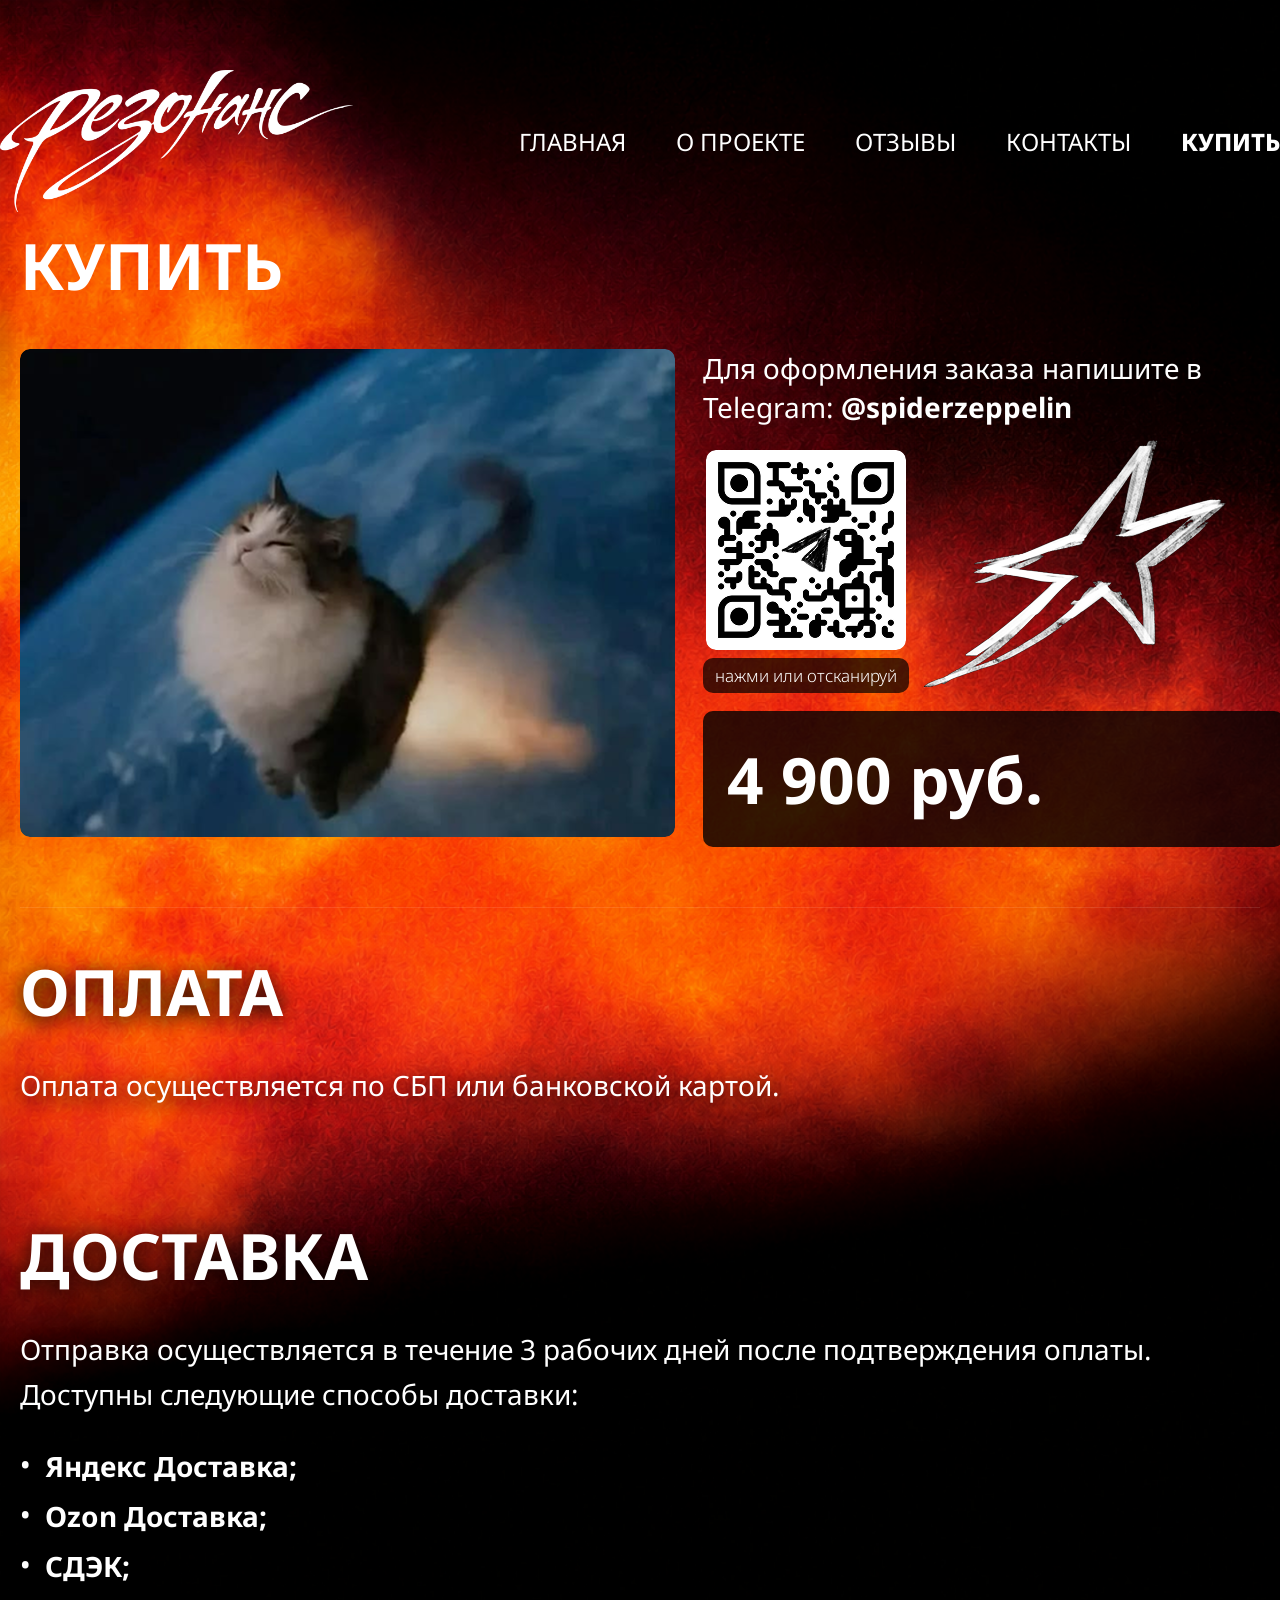
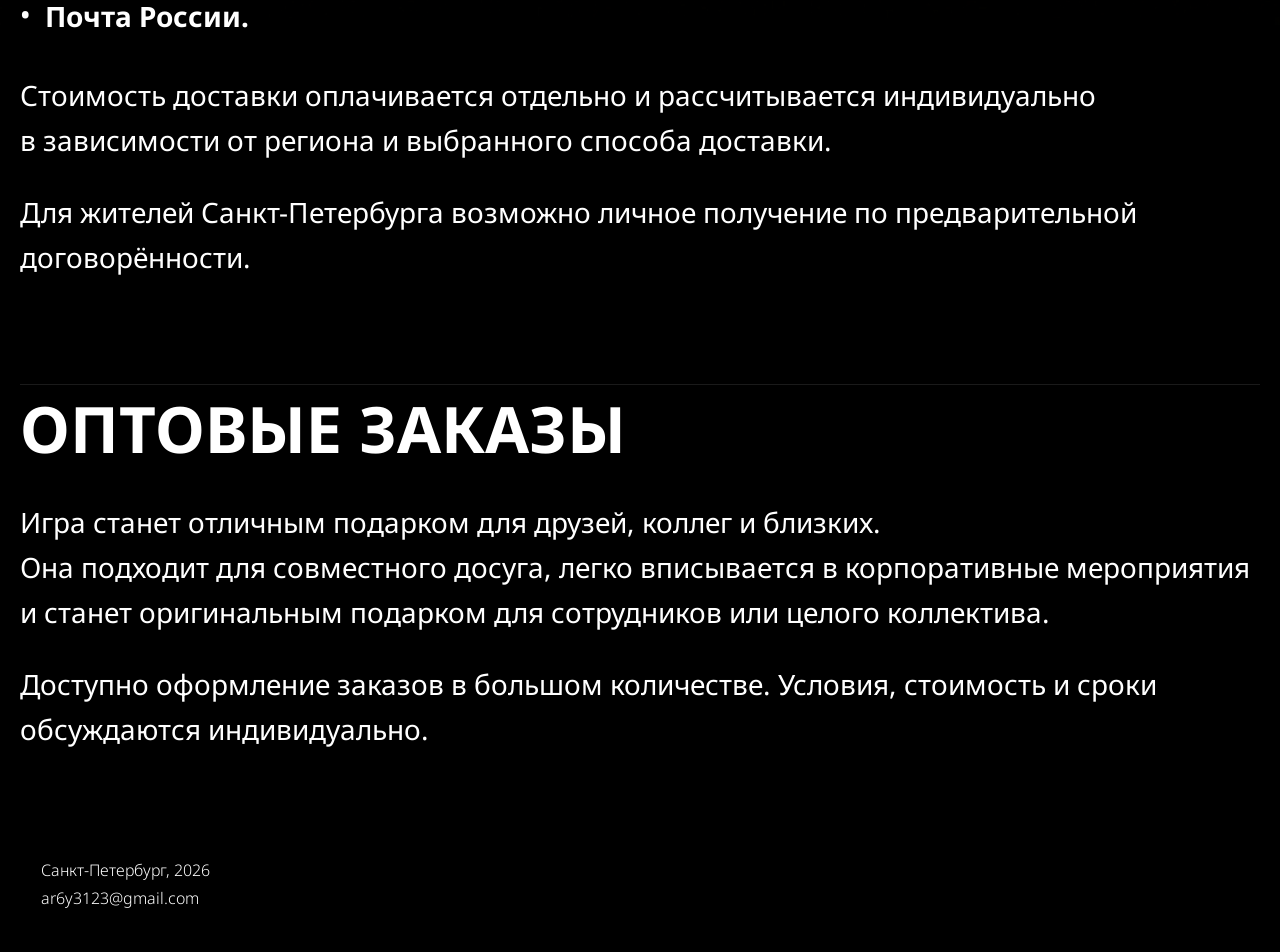
==== buy.html @ aba0cd56 "1" ====
<!DOCTYPE html>
<html lang="ru">
<head>
    <meta charset="UTF-8">
    <meta name="viewport" content="width=device-width, initial-scale=1.0">
    <title>Resonans - Купить</title>
    <link rel="stylesheet" href="style.css">
    <link rel="shortcut icon" href="images/ikonka-01.png" type="image/x-icon">
    <link rel="preconnect" href="https://fonts.googleapis.com">
    <link rel="preconnect" href="https://fonts.gstatic.com" crossorigin>
    <link href="https://fonts.googleapis.com/css2?family=Noto+Sans:ital,wght@0,100..900;1,100..900&display=swap" rel="stylesheet">
</head>
<body>
    <header>
        <div class="header">
            <div class="header__logo">
                <nav class="header__nav">
                    <img src="images/Ресурс 3@4x 1.svg" alt="Logo">
                    <ul class="nav-links">
                        <li class="nav-links-item"><a class="nav-links-link" href="SaitResonans.html">ГЛАВНАЯ</a></li>
                        <li class="nav-links-item"><a class="nav-links-link" href="SaitResonans.html#about-project">О ПРОЕКТЕ</a></li>
                        <li class="nav-links-item"><a class="nav-links-link" href="reviewes.html">ОТЗЫВЫ</a></li>
                        <li class="nav-links-item"><a class="nav-links-link" href="contacts.html">КОНТАКТЫ</a></li>
                        <li class="nav-links-item"><a class="nav-links-link active" href="buy.html">КУПИТЬ</a></li>
                    </ul>
                </nav>
            </div>
        </div>
    </header>

    <main>
        <section class="buy">
            <div class="buy__container">
                <h1>КУПИТЬ</h1>
                <div class="buy__main-info">
                    <div class="buy__main-info-image">
                        <img src="images/Rectangle 7.png" alt="Buy Image" class="buy__image">
                    </div>
                    <div class="buy__main-info-right">
                        <p class="buy__main-info-right-text">Для оформления заказа напишите в Telegram: <span class="hero__text-bold">@spiderzeppelin</span></p>
                        
                        <!-- Блок с QR-кодом и звездочкой в одной строке -->
                        <div class="buy__qr-wrapper">
                            <a href="https://t.me/spiderzeppelin" target="_blank" class="buy__qr-link">
                                <div class="buy__qr-left">
                                    <div class="buy__main-info-right-qr">
                                        <img src="images/qr-code tg.png" alt="QR Code" class="buy__qr-code">
                                    </div>
                                    <div class="buy__main-info-right-liltext">
                                        <p>нажми или отсканируй</p>
                                    </div>
                                </div>
                            </a>
                            <div class="buy__qr-right">
                                <img src="images/star.png" alt="Buy Image Star" class="buy__image-star">
                            </div>
                        </div>
                        
                        <a href="https://t.me/spiderzeppelin" target="_blank" class="buy__main-info-right-button">
                            <p>4 900 руб.</p>
                        </a>
                    </div>
                </div>
                
                <div class="buy__text">
                    <!-- ОПЛАТА -->
                    <div class="buy__text-payment">
                        <h2>ОПЛАТА</h2>
                        <p>Оплата осуществляется по СБП или банковской картой.</p>
                    </div>
                    
                    <!-- ДОСТАВКА -->
                    <div class="buy__text-delivery">
                        <h2>ДОСТАВКА</h2>
                        <p>Отправка осуществляется в течение 3 рабочих дней после подтверждения оплаты.<br>
                        Доступны следующие способы доставки:</p>
                        <ul class="buy__features-list">
                            <li><strong>Яндекс Доставка;</strong></li>
                            <li><strong>Ozon Доставка;</strong></li>
                            <li><strong>СДЭК;</strong></li>
                            <li><strong>Почта России.</strong></li>
                        </ul>
                        <p>Стоимость доставки оплачивается отдельно и рассчитывается индивидуально<br>
                        в зависимости от региона и выбранного способа доставки.</p>
                        <p>Для жителей Санкт-Петербурга возможно личное получение по предварительной<br>
                        договорённости.</p>
                    </div>
                

                    <!-- ОПТОВЫЕ ЗАКАЗЫ -->
                    <div class="buy__wholesale">
                        <h2>ОПТОВЫЕ ЗАКАЗЫ</h2>
                        <p>Игра станет отличным подарком для друзей, коллег и близких.<br>
                        Она подходит для совместного досуга, легко вписывается в корпоративные мероприятия<br>
                        и станет оригинальным подарком для сотрудников или целого коллектива.</p>
                        <p>Доступно оформление заказов в большом количестве. Условия, стоимость и сроки<br>
                        обсуждаются индивидуально.</p>
                    </div>
                </div>
            </div>
        </section>

        <footer class="footer">
            <div class="footer__container">
                <p class="footer__text">Санкт-Петербург, 2026</p>
                <p class="footer__text">ar6y3123@gmail.com</p>
            </div>
        </footer>
    </main>
</body>
</html>
---- style.css ----
:root {
    --secondary-color: #ffffff;
    --select-color: #D4D4D4;
}
body {
    font-family: 'Noto Sans', sans-serif;
    margin: 0;
    padding: 0;
    min-height: 100vh;
    display: flex;
    flex-direction: column;
    background-color: #000000;
    background-image: url('images/backround.png');
    background-size: cover;
    background-position: center top;
    background-repeat: no-repeat;
    background-attachment: fixed;
}

html {
    scroll-behavior: smooth;  /* ← плавный скролл */
}

#about-project {
    scroll-margin-top: 100px;
}

.header {
    /*background-color: #afb8c2;*/
    padding: 70px 0px 0px 0px;
}
.header__logo {
     max-width: 1306px;
    margin-inline: auto;
}
.header__nav {
    display: flex;
    justify-content: space-between;
    align-items: center;
}
.nav-links {
    display: flex;
    gap: 50px;
}
ul {
    list-style: none;
}
.nav-links-link {
    font-weight: SemiBold;
    Font-size: 24px;
    letter-spacing: 0em;
    color: var(--secondary-color);
    transition: color 0.3s ease;

}
.nav-links-link.active {
    font-weight: 800;
}
.nav-links-link:hover {
    color: var(--select-color);
}
a{
    text-decoration: none;
}

.hero {
    padding-block: 0;
    padding-top: 26px;
}

.hero__container {
    display: flex;
    align-items: stretch;
    gap: 26px;
    max-width: 1306px;
    margin-inline: auto;
    padding: 0 20px;
    margin-bottom: 60px;
    min-height: 633px;
    
}

.hero__image {
    width: 628px;
    height: 633px;
    flex-shrink: 0;
    border-radius: 10px;  /* ← скругление углов */
    order: -1;  /* ← перемещаем изображение в начало */
}

.hero__images-background {
    display: flex;
    align-items: center;
    gap: 26px;
    max-width: 1306px;
    margin-inline: auto;
    padding: 0 20px;
}
.hero__image2 {
    width: 628px;
    height: 633px;
    flex-shrink: 0;
    border-radius: 10px;  /* ← скругление углов */
    order: 1;  /* ← перемещаем изображение в начало */
}

.hero__image3 {
    width: 628px;
    height: 633px;
    flex-shrink: 0;
    border-radius: 10px;  /* ← скругление углов */
    order: 1;  /* ← перемещаем изображение в начало */
}



.hero__content {
    flex: 1;
    display: flex;
    flex-direction: column;  /* вертикальное расположение */
    justify-content: space-between;  /* распределяем пространство */
    min-height: 100%; 
}

.hero__text {
    font-family: 'Noto Sans', sans-serif;
    font-weight: 500;
    font-size: clamp(16px, 2.2vw, 28px);  /* адаптивный размер текста */
    line-height: 1.5;
    flex: 1;
    width: 628px;  /* ← фиксированная ширина как у картинки */
    height: 693px;  /* ← фиксированная высота как у картинки */
    flex-shrink: 0;  /* не сжимается */
    overflow-y: auto; 
    color: white;
}

.hero__text p {
    margin: 0 0 clamp(10px, 1.5vw, 20px) 0;
}

.hero__text p:last-child {
    margin-bottom: 0;  /* убираем отступ у последнего абзаца */
}

.hero__buttons {
    display: flex;
    justify-content: flex-end;
    margin-top: auto;  
    padding-top: 20px;
    
}

.hero__button {
    background-color: rgba(2, 2, 2, 0.8);  /* #020202 с прозрачностью 80% */
    border: none;  /* убираем обводку */
    border-radius: 10px;
    color: white;
    padding: 14px 0px;
    cursor: pointer;
    font-family: 'Noto Sans', sans-serif;
    display: flex;
    flex-direction: column;
    align-items: flex-start;
    width: 769px;  
    height: 136px;  
    padding-left: 24px;  /* отступ слева */
    transition: opacity 0.3s ease;
}

.hero__button:hover {
    opacity: 0.8;  /* эффект при наведении */
}

.hero__button-text {
    font-family: 'Noto Sans', sans-serif;
    font-size: 24px;
    font-weight: 400; 
    line-height: 1.2;
    color: white;
}

.hero__button-price {
    font-family: 'Noto Sans', sans-serif;
    font-size: 64px;
    font-weight: 700;  
    line-height: 1.2;
}



.hero__description-wrapper {
    max-width: 1306px;
    margin-inline: auto;
    padding: 0 20px;
    margin-top: 60px;
}

.hero__text-description {
    font-family: 'Noto Sans', sans-serif;
    font-weight: 500;
    font-size: clamp(16px, 2.2vw, 28px);
    line-height: 1.5;
    width: 1281px;  /* ← ширина 1281px */
    height: auto;  /* ← меняем с 459px на auto */
    flex-shrink: 0;
    margin: 0;
    color: white;
}

.hero__text-description h1 {
    font-size: 64px;
    margin-bottom: 20px;
    
}
.hero__text-description p {
    margin: 0 0 30px 0;  /* стандартный отступ снизу */
    font-size: 28px;
}

.hero__text-description p.no-margin {
    margin: 0;  /* убираем отступы */
}

.hero__text-description p:last-child {
    margin-top: 50px;  /* добавляем отступ сверху */
    margin-bottom: 100;  /* убираем отступ снизу */
}
.hero__text-bold {
    font-weight: 700;  /* делаем текст жирным */
}
.hero__image-block {
    display: flex;
    justify-content: center;
    align-items: center;
    width: 100vw;
    margin-left: calc(-50vw + 50%);
    padding: 0;
    overflow: hidden;  /* ← отступ сверху (расстояние от текста) */
}

.hero__image5 {
    display: block;
    width: 100%;
    height: auto;
    
    object-fit: contain; 
}

  /* Qr коды&*/

.hero__links {
    max-width: 1306px;
    margin-inline: auto;
    padding: 0 20px;
    margin-bottom: 48px;
}

.hero__links-tg {
    display: flex;
    align-items: flex-start;
    gap: 27px;
    width: 1282px;
    max-width: 100%;
    margin-inline: auto;
    margin-top: 45px;
    border-radius: 10px;  /* добавляем скругление */
    
}

.hero__links-tg-left {
    display: flex;
    flex-direction: column;
    /*align-items: flex-start;*/
    flex-shrink: 0;
}

.hero__links-tg-qr {
    display: flex;
}

.hero__img-tg {
    display: block;
    width: 200px;  /* ← задайте нужный размер */
    height: auto;
}

.hero__links-tg-liltext {
    font-family: 'Noto Sans', sans-serif;
    font-size: 17px;  /* ← размер 17px */
    font-weight: 300;
    margin-top: 8px;
    color: lch(99.31% 0.01 296.81);
    text-align: center;  /* ← центрируем под QR */
}

.hero__links-tg-liltext p {
    margin-top: 0;
    background-color: rgba(0, 0, 0, 0.7);  /* ← полупрозрачная темная подложка */
    padding: 6px 12px;  /* ← внутренние отступы */
    border-radius: 10px;  /* ← скругление углов */
    display: inline-block;
}

.hero__links-tg-text .hero__text-bold {
    font-weight: 700;
    
}
.hero__links-tg-text {
    font-family: 'Noto Sans', sans-serif;
    font-size: 28px;
    font-weight: 400;
    flex: 1;  /* ← добавляем */
    margin: 0;
    line-height: 1.3; 
    color: white;
   
}

.hero__links-tg-text p {
    margin: 0;  /* ← добавляем */
}

/* ===== Ссылки для QR-кодов с увеличением при наведении ===== */

/* Telegram */
.hero__links-tg-link {
    display: flex;
    flex-direction: column;
    align-items: center;
    text-decoration: none;
    cursor: pointer;
    transition: transform 0.3s ease;
}

.hero__links-tg-link:hover {
    transform: scale(1.02);
}

/* Rules (Правила) */
.hero__links-rules-link {
    display: flex;
    flex-direction: column;
    align-items: center;
    text-decoration: none;
    cursor: pointer;
    transition: transform 0.3s ease;
}

.hero__links-rules-link:hover {
    transform: scale(1.02);
}
/* ===== Блок rules (копия tg) ===== */

.hero__links-rules {
    display: flex;
    align-items: flex-start;
    gap: 27px;
    width: 1282px;
    max-width: 100%;
    margin-inline: auto;
    margin-top: 26px;  /* ← расстояние между tg и rules 26px */
    border-radius: 10px;
    
}

.hero__links-rules-left {
    display: flex;
    flex-direction: column;
    flex-shrink: 0;
}

.hero__links-rules-qr {
    display: flex;
}

.hero__img-rules {
    display: block;
    width: 200px;
    height: auto;
}

.hero__links-rules-liltext {
    font-family: 'Noto Sans', sans-serif;
    font-size: 17px;
    font-weight: 300;
    margin-top: 8px;
    
}

.hero__links-rules-liltext p {
    margin: 0;
    color: lch(99.31% 0.01 296.81);
    text-align: center; 
    background-color: rgba(0, 0, 0, 0.7);  /* ← полупрозрачная темная подложка */
    padding: 6px 12px;  /* ← внутренние отступы */
    border-radius: 10px;  /* ← скругление углов */
    display: inline-block;  /* ← подложка только под текстом */
}

.hero__links-rules-text {
    flex: 1;
    font-family: 'Noto Sans', sans-serif;
    font-size: 28px;
    font-weight: 400;
    line-height: 1.3;
    color: white;
}

.hero__links-rules-text p {
    margin: 0;
}

.hero__links-rules-text .hero__text-bold {
    font-weight: 700;
}

/*футер*/
/* ===== Футер ===== */

.footer {
    background-color: #000000;
    width: 100%;
    height: 136px;
   
   
}

.footer__container { 
    max-width: 1306px;
    height: 100%;
    margin-inline: auto;
    padding: 0 20px;
    display: flex;
    flex-direction: column;  /* ← меняем на колонку */
    justify-content: center;  /* центрируем по вертикали */
    align-items: flex-start;  /* текст слева */
}

.footer__text {
    font-family: 'Noto Sans', sans-serif;
    font-size: 16px;  /* ← размер 16px */
    font-weight: 300;  /* ← Regular */
    line-height: 28px;  /* ← межстрочный интервал 28px */
    letter-spacing: 0px;  /* ← без интервала между буквами */
    color: #ffffff;
    margin: 0;
    padding-left: 21px;  /* 81px - 20px (padding контейнера) = 61px */
}

/* черная хрень под тестом */

.hero__black-bg {
    width: 100vw;
    margin-left: calc(-50vw + 50%);
    background: linear-gradient(transparent,3%, rgba(0, 0, 0, 0.8));
    padding: 40px 0;
    margin-top: 60px;
}

.hero__description-wrapper {
    max-width: 1306px;
    margin-inline: auto;
    padding: 0 20px;
}

.hero__links {
    max-width: 1306px;
    margin-inline: auto;
    padding: 0 20px;
}

.hero__imges-backgraund-red {
    background-image: url('images/Mask group.png');
    background-size: cover;  /* ← покрывает всю ширину */
    background-position: center;
    background-repeat: no-repeat;
    width: 100vw;  /* ← на всю ширину окна */
    height: 104px;  /* ← фиксированная высота */
    margin-left: calc(-50vw + 50%);  /* ← центрируем на всю ширину */
    padding: 20px 0;  /* ← внутренние отступы */
    display: flex;
    align-items: center;  /* ← вертикальное выравнивание */
    padding-top: 0px; 
}

.hero__imges-backgraund-red p {
    max-width: 1281px;
    margin-inline: auto;
    padding: 0 20px;
    color: white;
    margin-top: -10px;
}

/* ===== Страница отзывов ===== */

/* ===== Страница отзывов ===== */

.reviews {
    padding-top: 26px;
}



/* Градиент сверху (плавный переход) */

.reviews__black-bg {
    width: 100vw;
    margin-left: calc(-50vw + 50%);
    background: linear-gradient(transparent,25%, rgba(0, 0, 0, 1));
    padding: 60px 0 40px 0;
    margin-top: 0;  /* ← убираем margin-top */
    position: relative;
}



.reviews__container {
    max-width: 1306px;
    margin-inline: auto;
    padding: 0 20px;
}

.reviews__container h1 {
    font-family: 'Noto Sans', sans-serif;
    font-size: 64px;
    font-weight: 700;
    color: white;
    margin-bottom: 20px;
}

.reviews__share-text {
    font-family: 'Noto Sans', sans-serif;
    font-size: 18px;
    font-weight: 300;
    color: White;
    margin-bottom: 50px;
    line-height: 1.6;
}

.reviews__email {
    color: #afb8c2;
    text-decoration: none;
    font-weight: 400;
    transition: color 0.3s ease;
}

.reviews__email:hover {
    color: #ffffff;
    text-decoration: underline;
}

.reviews__telegram {
    color: #afb8c2;
    text-decoration: none;
    font-weight: 400;
    transition: color 0.3s ease;
}

.reviews__telegram:hover {
    color: #ffffff;
    text-decoration: underline;
}

.reviews__grid {
    display: grid;
    grid-template-columns: repeat(auto-fill, minmax(380px, 1fr));
    gap: 30px;
}

.reviews__card {
    background-color: rgba(255, 255, 255, 0.05);
    border-radius: 15px;
    padding: 30px;
    border: 1px solid rgba(255, 255, 255, 0.08);
    transition: transform 0.3s ease, box-shadow 0.3s ease;
}

.reviews__card:hover {
    transform: translateY(-5px);
    box-shadow: 0 10px 30px rgba(0, 0, 0, 0.3);
}

.reviews__name {
    font-family: 'Noto Sans', sans-serif;
    font-size: 20px;
    font-weight: 700;
    color: white;
    margin: 0 0 5px 0;
    letter-spacing: 0.5px;
}

.reviews__role {
    font-family: 'Noto Sans', sans-serif;
    font-size: 14px;
    font-weight: 300;
    color: rgba(255, 255, 255, 0.5);
    margin: 0 0 15px 0;
}

.reviews__text {
    font-family: 'Noto Sans', sans-serif;
    font-size: 16px;
    font-weight: 400;
    color: rgba(255, 255, 255, 0.85);
    line-height: 1.6;
    margin: 0 0 12px 0;
}

.reviews__text:last-child {
    margin-bottom: 0;
}

/* Адаптация для планшетов */
@media (max-width: 1024px) {
    .reviews__grid {
        grid-template-columns: repeat(auto-fill, minmax(320px, 1fr));
        gap: 25px;
    }
    
    .reviews__container h1 {
        font-size: 48px;
    }
}

/* Адаптация для телефонов */
@media (max-width: 768px) {
    .reviews__grid {
        grid-template-columns: 1fr;
        gap: 20px;
    }
    
    .reviews__container h1 {
        font-size: 36px;
    }
    
    .reviews__card {
        padding: 20px;
    }
    
    .reviews__share-text {
        font-size: 16px;
    }
}


/* ===== Страница Контакты ===== */

.contacts {
    padding-top: 10px;
}

.contacts__container {
    max-width: 1306px;
    margin-inline: auto;
    padding: 0 20px;
}

.contacts__container > p {
    font-family: 'Noto Sans', sans-serif;
    font-size: 64px;
    font-weight: 700;
    color: white;
    margin: 0 0 40px 0;
}

/* Основная сетка: изображение слева, контент справа */
.contacts__info {
    display: flex;
    gap: 28px;
    align-items: flex-start;
}

/* Левая колонка с изображением */
.contacts__info-image {
    flex-shrink: 0;
}

.contacts__image {
    display: block;
    width: 628px;
    height: 488px;  /* ← ФИКСИРОВАННАЯ ВЫСОТА КАК У ПРАВОЙ КОЛОНКИ */
    object-fit: cover;  /* ← чтобы изображение не искажалось */
    border-radius: 10px;
}

/* Правая колонка */
.contacts__info-right {
    flex: 1;
    display: flex;
    flex-direction: column;
    gap: 26px;  /* расстояние между блоками 26px */
    height: 488px;  /* ← ФИКСИРОВАННАЯ ВЫСОТА */
    justify-content: flex-start;  /* выравнивание по верхнему краю */
}

/* ===== Блок Telegram ===== */
.contacts__info-qr-tg {
    display: flex;
    align-items: flex-start;
    gap: 30px;
    margin-top: 0;
}

/* ===== Блок Email ===== */
.contacts__info-email {
    display: flex;
    align-items: flex-start;
    gap: 30px;
}

/* Левая часть QR-кода (общая для tg и email) */
.contacts__info-qrt {
    display: flex;
    flex-direction: column;
    align-items: center;
    flex-shrink: 0;
}

.contacts__info-email-qr {
    display: flex;
    flex-direction: column;
    align-items: center;
    flex-shrink: 0;
}

.contacts__qrt {
    display: block;
    width: 200px;
    height: auto;
    border-radius: 10px;
}

.contacts__email-qr {
    display: block;
    width: 200px;
    height: auto;
    border-radius: 10px;
}

/* Текст под QR-кодом (общий для всех) */
.contacts__qr-text {
    font-family: 'Noto Sans', sans-serif;
    font-size: 17px;
    font-weight: 300;
    color: rgb(255, 255, 255);
    margin: 10px 0 0 0;
    text-align: center;
    background-color: rgba(0, 0, 0, 0.7);
    padding: 6px 8px;
    border-radius: 10px;
    display: inline-block;
}

/* Текст Telegram */
.contacts__info-tg {
    font-family: 'Noto Sans', sans-serif;
    font-size: 28px;
    font-weight: 400;
    color: white;
    line-height: 1.4;
    padding-top: 0;
}

.contacts__info-tg p {
    margin: 0 0 40px 0;  /* ← уменьшенный отступ между абзацами */
}

.contacts__info-tg p:last-child {
    margin-bottom: 0;
}

.contacts__tg-link {
    font-weight: 700;
    font-size: 28px;
}

.contacts__tg-link:hover {
    color: #ffffff;
}

/* Текст Email */
.contacts__info-email-text {
    font-family: 'Noto Sans', sans-serif;
    font-size: 28px;
    font-weight: 400;
    color: white;
    line-height: 1.4;
    padding-top: 0;
}

.contacts__info-email-text p {
    margin: 0 0 40px 0;  /* ← уменьшенный отступ между абзацами */
}

.contacts__info-email-text p:last-child {
    margin-bottom: 0;
}

.contacts__email-link {
    font-weight: 700;
    font-size: 28px;
}

.contacts__email-link:hover {
    color: #ffffff;
}
/* ===== Страница Контакты - ссылки для QR-кодов ===== */

.contacts__info-link {
    display: flex;
    flex-direction: column;
    align-items: center;
    text-decoration: none;
    cursor: pointer;
    transition: transform 0.3s ease;
    flex-shrink: 0;
}

.contacts__info-link:hover {
    transform: scale(1.05);
}

/* Остальные стили для контактов остаются без изменений */

/* ===== Адаптация для планшетов ===== */
@media (max-width: 1024px) {
    .contacts__info {
        flex-direction: column;
        align-items: center;
    }

    .contacts__image {
        width: 100%;
        max-width: 600px;
        height: auto;  /* ← на планшетах высота автоматическая */
    }

    .contacts__info-right {
        width: 100%;
        height: auto;  /* ← на планшетах высота автоматическая */
        gap: 26px;
    }

    .contacts__info-qr-tg {
        flex-direction: column;
        align-items: center;
        text-align: center;
    }

    .contacts__info-email {
        flex-direction: column;
        align-items: center;
        text-align: center;
    }

    .contacts__info-tg {
        font-size: 24px;
        text-align: center;
    }

    .contacts__info-email-text {
        font-size: 24px;
        text-align: center;
    }

    .contacts__tg-link {
        font-size: 28px;
    }

    .contacts__email-link {
        font-size: 28px;
    }
}

/* ===== Адаптация для телефонов ===== */
@media (max-width: 768px) {
    .contacts__container > p {
        font-size: 36px;
        margin-bottom: 30px;
        text-align: center;
    }

    .contacts__info-right {
        height: auto;
        gap: 26px;
    }

    .contacts__qrt {
        width: 150px;
    }

    .contacts__email-qr {
        width: 150px;
    }

    .contacts__info-tg {
        font-size: 20px;
    }

    .contacts__info-email-text {
        font-size: 20px;
    }

    .contacts__tg-link {
        font-size: 24px;
    }

    .contacts__email-link {
        font-size: 24px;
    }

    .contacts__info-qr-tg {
        gap: 20px;
    }

    .contacts__info-email {
        gap: 20px;
    }
}

/* ===== Блок Question ===== */
.contacts__question {
    display: flex;
    align-items: center;
    margin-bottom: 47px;  
    gap: 30px;
    margin-top: 67px;
    max-width: 1256px;
    margin-inline: auto;
    padding: 0px 25px;  /* ← 16px сверху-снизу, 25px слева-справа */
    background-color: rgba(0, 0, 0, 0.8);  /* ← полупрозрачная темная подложка */
    border-radius: 10px;  /* ← скругление углов */
}

.contacts__question-image {
    flex-shrink: 0;
}

.contacts__question-image img {
    display: block; /* ← такой же размер как у QR-кодов */
    width: auto;
    height: auto;
    border-radius: 10px;
}

.contacts__question-text {
    font-family: 'Noto Sans', sans-serif;
    font-size: 28px;
    font-weight: 400;
    color: white;
    line-height: 1.4;

}

/* ===== Страница Купить ===== */

.buy {
    padding-top: 10px;
}

.buy__container {
    max-width: 1306px;
    margin-inline: auto;
    padding: 0 20px;
}

.buy__container h1 {
    font-family: 'Noto Sans', sans-serif;
    font-size: 64px;
    font-weight: 700;
    color: white;
    margin: 0 0 40px 0;
}

/* Основной блок: изображение слева, контент справа */
.buy__main-info {
    display: flex;
    gap: 28px;
    align-items: flex-start;
    margin-bottom: 60px;
}

/* Левая колонка с изображением */
.buy__main-info-image {
    flex-shrink: 0;
}

.buy__image {
    display: block;
    width: 655px;
    height: auto;
    border-radius: 10px;
}

/* Правая колонка */
.buy__main-info-right {
    flex: 1;
    display: flex;
    flex-direction: column;
    justify-content: flex-start;
    gap: 23px;
    padding-top: 0;
}

/* Текст */
.buy__main-info-right-text {
    font-family: 'Noto Sans', sans-serif;
    font-size: 28px;
    font-weight: 400;
    color: white;
    line-height: 1.4;
    margin: 0 0 0px 0;
}

.buy__main-info-right-text .hero__text-bold {
    font-weight: 700;
}

/* ===== НОВЫЙ БЛОК: QR + ЗВЕЗДОЧКА В ОДНОЙ СТРОКЕ ===== */
.buy__qr-wrapper {
    display: flex;
    align-items: flex-start;
    gap: 0px;
}

.buy__qr-left {
    display: flex;
    flex-direction: column;
    align-items: center;
    flex-shrink: 0;
}

.buy__main-info-right-qr {
    display: flex;
    flex-shrink: 0;
}

.buy__qr-code {
    display: block;
    width: 200px;
    height: auto;
    border-radius: 10px;
}

.buy__main-info-right-liltext {
    font-family: 'Noto Sans', sans-serif;
    font-size: 17px;
    font-weight: 300;
    color: rgb(255, 255, 255);
    text-align: center;
    margin-top: 8px;
}

.buy__main-info-right-liltext p {
    margin: 0;
    background-color: rgba(0, 0, 0, 0.7);
    padding: 6px 12px;
    border-radius: 10px;
    display: inline-block;
}

.buy__qr-right {
    display: flex;
    align-items: center;
    flex-shrink: 0;
    padding-top: 0px;
    margin-top: -22px;  /* ← ПОДНИМАЕТ ЗВЕЗДОЧКУ НА 10px ВВЕРХ */
}

.buy__image-star {
    display: block;
    width: 330px;
    height: 282px;
}

/* Кнопка как на главной */
.buy__main-info-right-button {
    background-color: rgba(2, 2, 2, 0.8);
    border: none;
    border-radius: 10px;
    color: white;
    cursor: pointer;
    font-family: 'Noto Sans', sans-serif;
    display: flex;
    flex-direction: column;
    align-items: flex-start;
    justify-content: center;
    width: 100%;
    max-width: 769px;
    height: 136px;
    padding-left: 24px;
    transition: opacity 0.3s ease;
    margin-top: -22px;
}

.buy__main-info-right-button:hover {
    opacity: 0.8;
}

.buy__main-info-right-button p {
    font-family: 'Noto Sans', sans-serif;
    font-size: 64px;
    font-weight: 700;
    color: white;
    margin: 0;
}

/* ===== Адаптация для планшетов ===== */
@media (max-width: 1024px) {
    .buy__main-info {
        flex-direction: column;
        align-items: center;
    }

    .buy__image {
        width: 100%;
        max-width: 600px;
    }

    .buy__main-info-right {
        width: 100%;
        align-items: center;
        text-align: center;
        padding-top: 0;
        gap: 15px;
    }

    .buy__qr-wrapper {
        flex-direction: column;
        align-items: center;
        gap: 20px;
    }

    .buy__qr-right {
        padding-top: 0;
    }

    .buy__main-info-right-button {
        max-width: 100%;
        height: 120px;
        align-items: center;
        padding-left: 0;
    }

    .buy__main-info-right-button p {
        font-size: 48px;
    }

    .buy__main-info-right-text {
        font-size: 24px;
        text-align: center;
    }

    .buy__image-star {
        width: 50px;
    }
}

/* ===== Адаптация для телефонов ===== */
@media (max-width: 768px) {
    .buy__container h1 {
        font-size: 36px;
        text-align: center;
        margin-bottom: 30px;
    }

    .buy__main-info {
        gap: 20px;
        margin-bottom: 40px;
    }

    .buy__main-info-right {
        gap: 12px;
    }

    .buy__main-info-right-text {
        font-size: 20px;
    }

    .buy__qr-code {
        width: 150px;
    }

    .buy__qr-wrapper {
        gap: 15px;
    }

    .buy__main-info-right-button {
        height: 100px;
        padding-left: 0;
        align-items: center;
    }

    .buy__main-info-right-button p {
        font-size: 36px;
    }

    .buy__main-info-right-liltext {
        font-size: 15px;
    }

    .buy__main-info-right-liltext p {
        padding: 4px 10px;
    }

    .buy__image-star {
        width: 40px;
    }
}

@media (max-width: 480px) {
    .buy__main-info-right-button {
        height: 80px;
    }

    .buy__main-info-right-button p {
        font-size: 28px;
    }

    .buy__main-info-right-text {
        font-size: 18px;
    }

    .buy__qr-code {
        width: 120px;
    }

    .buy__image-star {
        width: 30px;
    }

    .buy__qr-wrapper {
        gap: 10px;
    }
}

/* ===== Блоки Оплата, Доставка, Оптовые заказы ===== */
.buy__text {
    display: flex;
    flex-direction: column;
    gap: 40px;
    margin-top: 60px;
    padding-top: 40px;
    border-top: 1px solid rgba(255, 255, 255, 0.1);
    text-shadow: 0px 4px 20px rgba(0, 0, 0, 1);
}

.buy__text-payment,
.buy__text-delivery {
    flex: 1;
    width: 100%;
}

.buy__text-payment h2,
.buy__text-delivery h2,
.buy__wholesale h2 {
    font-family: 'Noto Sans', sans-serif;
    font-size: 64px;
    font-weight: 700;
    color: white;
    margin: 0 0 15px 0;
}

.buy__text-payment p,
.buy__text-delivery p,
.buy__wholesale p {
    font-family: 'Noto Sans', sans-serif;
    font-size: 28px;
    font-weight: 400;
    color: rgba(255, 255, 255, 1);
    line-height: 1.6;
    margin: 0 0 px 0;  /* ← РАССТОЯНИЕ МЕЖДУ СТРОКАМИ 36px */
}

.buy__text-payment p:last-child,
.buy__text-delivery p:last-child,
.buy__wholesale p:last-child {
    margin-bottom: 0;  /* ← У ПОСЛЕДНЕГО АБЗАЦА УБИРАЕМ ОТСТУП */
    margin-bottom: 64px;
}

.buy__wholesale {
    margin-top: 0px;
    padding-top: 0px;
    border-top: 1px solid rgba(255, 255, 255, 0.1);
    
}

/* Список с точками для доставки */
.buy__features-list {
    list-style: none;
    padding: 0;
    margin: 10px 0 36px 0;  /* ← ОТСТУП СНИЗУ У СПИСКА ТОЖЕ 36px */
}

.buy__features-list li {
    font-family: 'Noto Sans', sans-serif;
    font-size: 28px;
    font-weight: 500;
    color: rgba(255, 255, 255, 0.85);
    padding-left: 25px;
    position: relative;
    margin-bottom: 8px;
    line-height: 1.5;
}

.buy__features-list li::before {
    content: "•";
    color: #ffffff;
    font-size: 28px;
    position: absolute;
    left: 0;
    top: -2px;
}

.buy__features-list li strong {
    font-weight: 700;
    color: white;
}

.buy__features-list li:last-child {
    margin-bottom: 0;
}

/* ===== Страница Купить - ссылка для QR-кода ===== */

.buy__qr-link {
    display: flex;
    flex-direction: column;
    align-items: center;
    text-decoration: none;
    cursor: pointer;
    transition: transform 0.3s ease;
    flex-shrink: 0;
}

.buy__qr-link:hover {
    transform: scale(1.05);
}
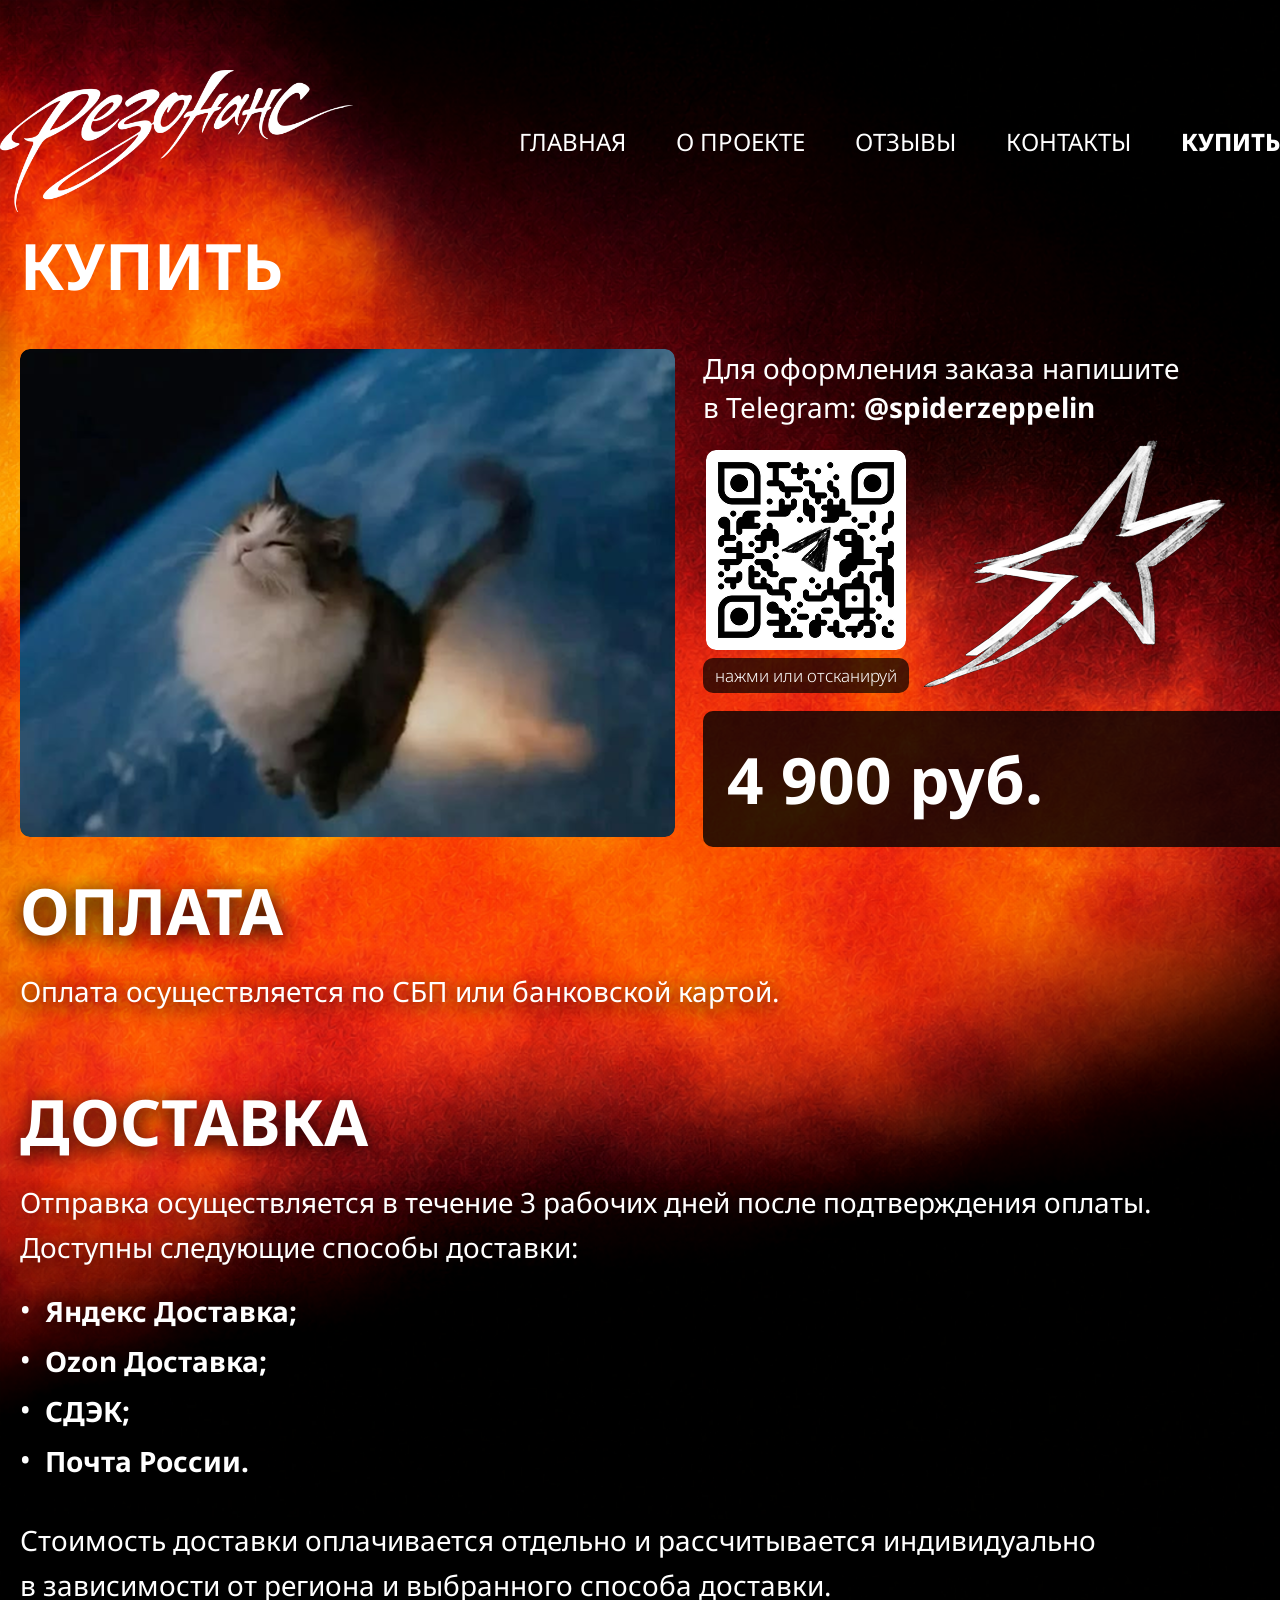
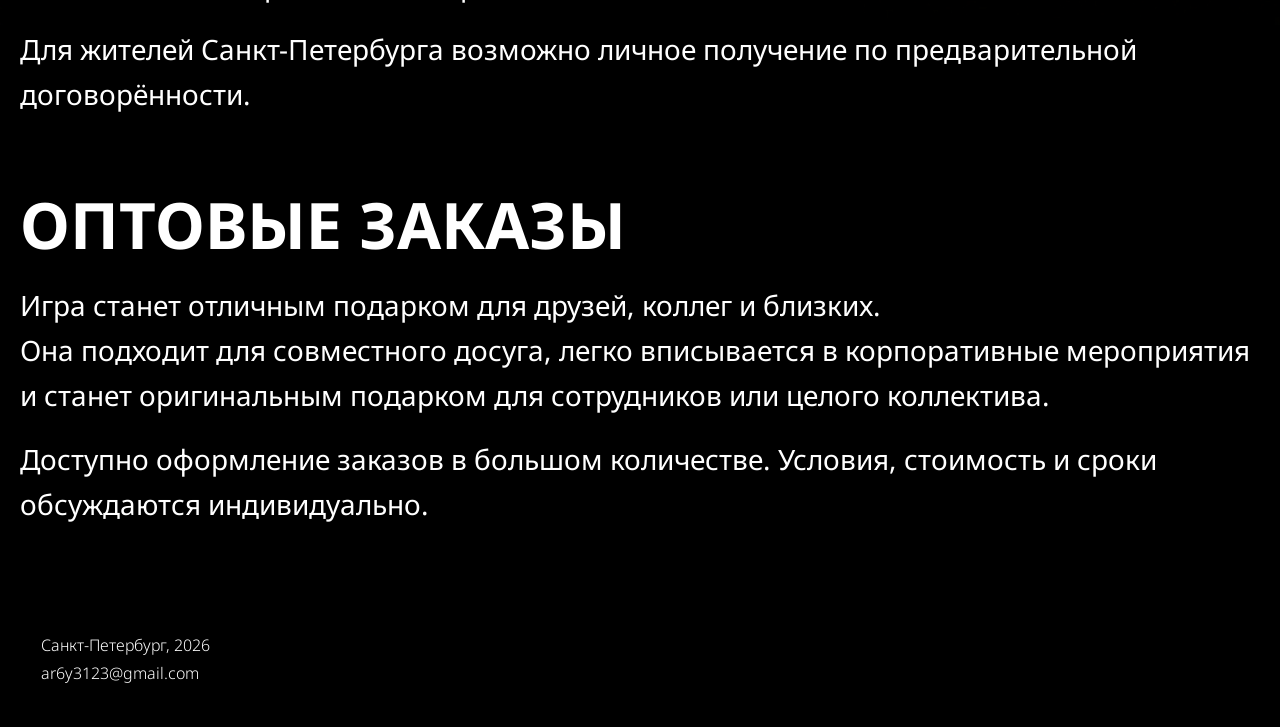
==== commit 2eda6b98: "Правки 1 1. градиент убираем тут, везде убираем короче его, "и" и "который" чтоб не висели на строчк" ====
--- a/buy.html
+++ b/buy.html
@@ -37,7 +37,7 @@
                         <img src="images/Rectangle 7.png" alt="Buy Image" class="buy__image">
                     </div>
                     <div class="buy__main-info-right">
-                        <p class="buy__main-info-right-text">Для оформления заказа напишите в Telegram: <span class="hero__text-bold">@spiderzeppelin</span></p>
+                        <p class="buy__main-info-right-text">Для оформления заказа напишите<br>в Telegram: <span class="hero__text-bold">@spiderzeppelin</span></p>
                         
                         <!-- Блок с QR-кодом и звездочкой в одной строке -->
                         <div class="buy__qr-wrapper">
--- a/style.css
+++ b/style.css
@@ -162,7 +162,7 @@
     display: flex;
     flex-direction: column;
     align-items: flex-start;
-    width: 769px;  
+    width: 652px;  
     height: 136px;  
     padding-left: 24px;  /* отступ слева */
     transition: opacity 0.3s ease;
@@ -210,7 +210,7 @@
 
 .hero__text-description h1 {
     font-size: 64px;
-    margin-bottom: 20px;
+    margin-bottom: 5px;
     
 }
 .hero__text-description p {
@@ -453,9 +453,9 @@
 .hero__black-bg {
     width: 100vw;
     margin-left: calc(-50vw + 50%);
-    background: linear-gradient(transparent,3%, rgba(0, 0, 0, 0.8));
-    padding: 40px 0;
-    margin-top: 60px;
+    background: rgba(0, 0, 0, 0.8);
+    padding: 1px 0;
+    margin-top: 0px;
 }
 
 .hero__description-wrapper {
@@ -497,7 +497,7 @@
 /* ===== Страница отзывов ===== */
 
 .reviews {
-    padding-top: 26px;
+    padding-top: 0px;
 }
 
 
@@ -507,9 +507,9 @@
 .reviews__black-bg {
     width: 100vw;
     margin-left: calc(-50vw + 50%);
-    background: linear-gradient(transparent,25%, rgba(0, 0, 0, 1));
-    padding: 60px 0 40px 0;
-    margin-top: 0;  /* ← убираем margin-top */
+    /*background: rgba(0, 0, 0, 0.8);*/
+    padding: 0px 0 40px 0;
+      /* ← убираем margin-top */
     position: relative;
 }
 
@@ -518,7 +518,7 @@
 .reviews__container {
     max-width: 1306px;
     margin-inline: auto;
-    padding: 0 20px;
+    padding: 0 0px;
 }
 
 .reviews__container h1 {
@@ -526,16 +526,19 @@
     font-size: 64px;
     font-weight: 700;
     color: white;
+    margin-bottom: 0px;
+    margin-top: 10px;      
+}
+
+.reviews__share-text {
+    font-family: 'Noto Sans', sans-serif;
+    font-size: 18px;
+    font-weight: 500;
+    color: White;
     margin-bottom: 20px;
-}
-
-.reviews__share-text {
-    font-family: 'Noto Sans', sans-serif;
-    font-size: 18px;
-    font-weight: 300;
-    color: White;
-    margin-bottom: 50px;
     line-height: 1.6;
+    text-shadow: 0px 4px 20px rgba(0, 0, 0, 1);
+    margin-top: 0; 
 }
 
 .reviews__email {
@@ -569,11 +572,12 @@
 }
 
 .reviews__card {
-    background-color: rgba(255, 255, 255, 0.05);
+    background-color: rgba(0, 0, 0, 0.6);
     border-radius: 15px;
     padding: 30px;
     border: 1px solid rgba(255, 255, 255, 0.08);
     transition: transform 0.3s ease, box-shadow 0.3s ease;
+    margin-bottom: 60px;
 }
 
 .reviews__card:hover {
@@ -661,7 +665,7 @@
     font-size: 64px;
     font-weight: 700;
     color: white;
-    margin: 0 0 40px 0;
+    margin: 0 0 10px 0;
 }
 
 /* Основная сетка: изображение слева, контент справа */
@@ -679,7 +683,7 @@
 .contacts__image {
     display: block;
     width: 628px;
-    height: 488px;  /* ← ФИКСИРОВАННАЯ ВЫСОТА КАК У ПРАВОЙ КОЛОНКИ */
+    height: 515px;  /* ← ФИКСИРОВАННАЯ ВЫСОТА КАК У ПРАВОЙ КОЛОНКИ */
     object-fit: cover;  /* ← чтобы изображение не искажалось */
     border-radius: 10px;
 }
@@ -978,7 +982,7 @@
     display: flex;
     gap: 28px;
     align-items: flex-start;
-    margin-bottom: 60px;
+    margin-bottom: 20px;
 }
 
 /* Левая колонка с изображением */
@@ -1086,8 +1090,7 @@
     flex-direction: column;
     align-items: flex-start;
     justify-content: center;
-    width: 100%;
-    max-width: 769px;
+    width: 600px;
     height: 136px;
     padding-left: 24px;
     transition: opacity 0.3s ease;
@@ -1239,10 +1242,10 @@
 .buy__text {
     display: flex;
     flex-direction: column;
-    gap: 40px;
-    margin-top: 60px;
-    padding-top: 40px;
-    border-top: 1px solid rgba(255, 255, 255, 0.1);
+    gap: 0px;
+    margin-top: 0px;
+    padding-top: 0px;
+    /*border-top: 1px solid rgba(255, 255, 255, 0.1);*/
     text-shadow: 0px 4px 20px rgba(0, 0, 0, 1);
 }
 
@@ -1270,7 +1273,7 @@
     font-weight: 400;
     color: rgba(255, 255, 255, 1);
     line-height: 1.6;
-    margin: 0 0 px 0;  /* ← РАССТОЯНИЕ МЕЖДУ СТРОКАМИ 36px */
+    margin: 0 0 20px 0;  /* ← РАССТОЯНИЕ МЕЖДУ СТРОКАМИ 36px */
 }
 
 .buy__text-payment p:last-child,
@@ -1283,7 +1286,7 @@
 .buy__wholesale {
     margin-top: 0px;
     padding-top: 0px;
-    border-top: 1px solid rgba(255, 255, 255, 0.1);
+    /*border-top: 1px solid rgba(255, 255, 255, 0.1);*/
     
 }
 
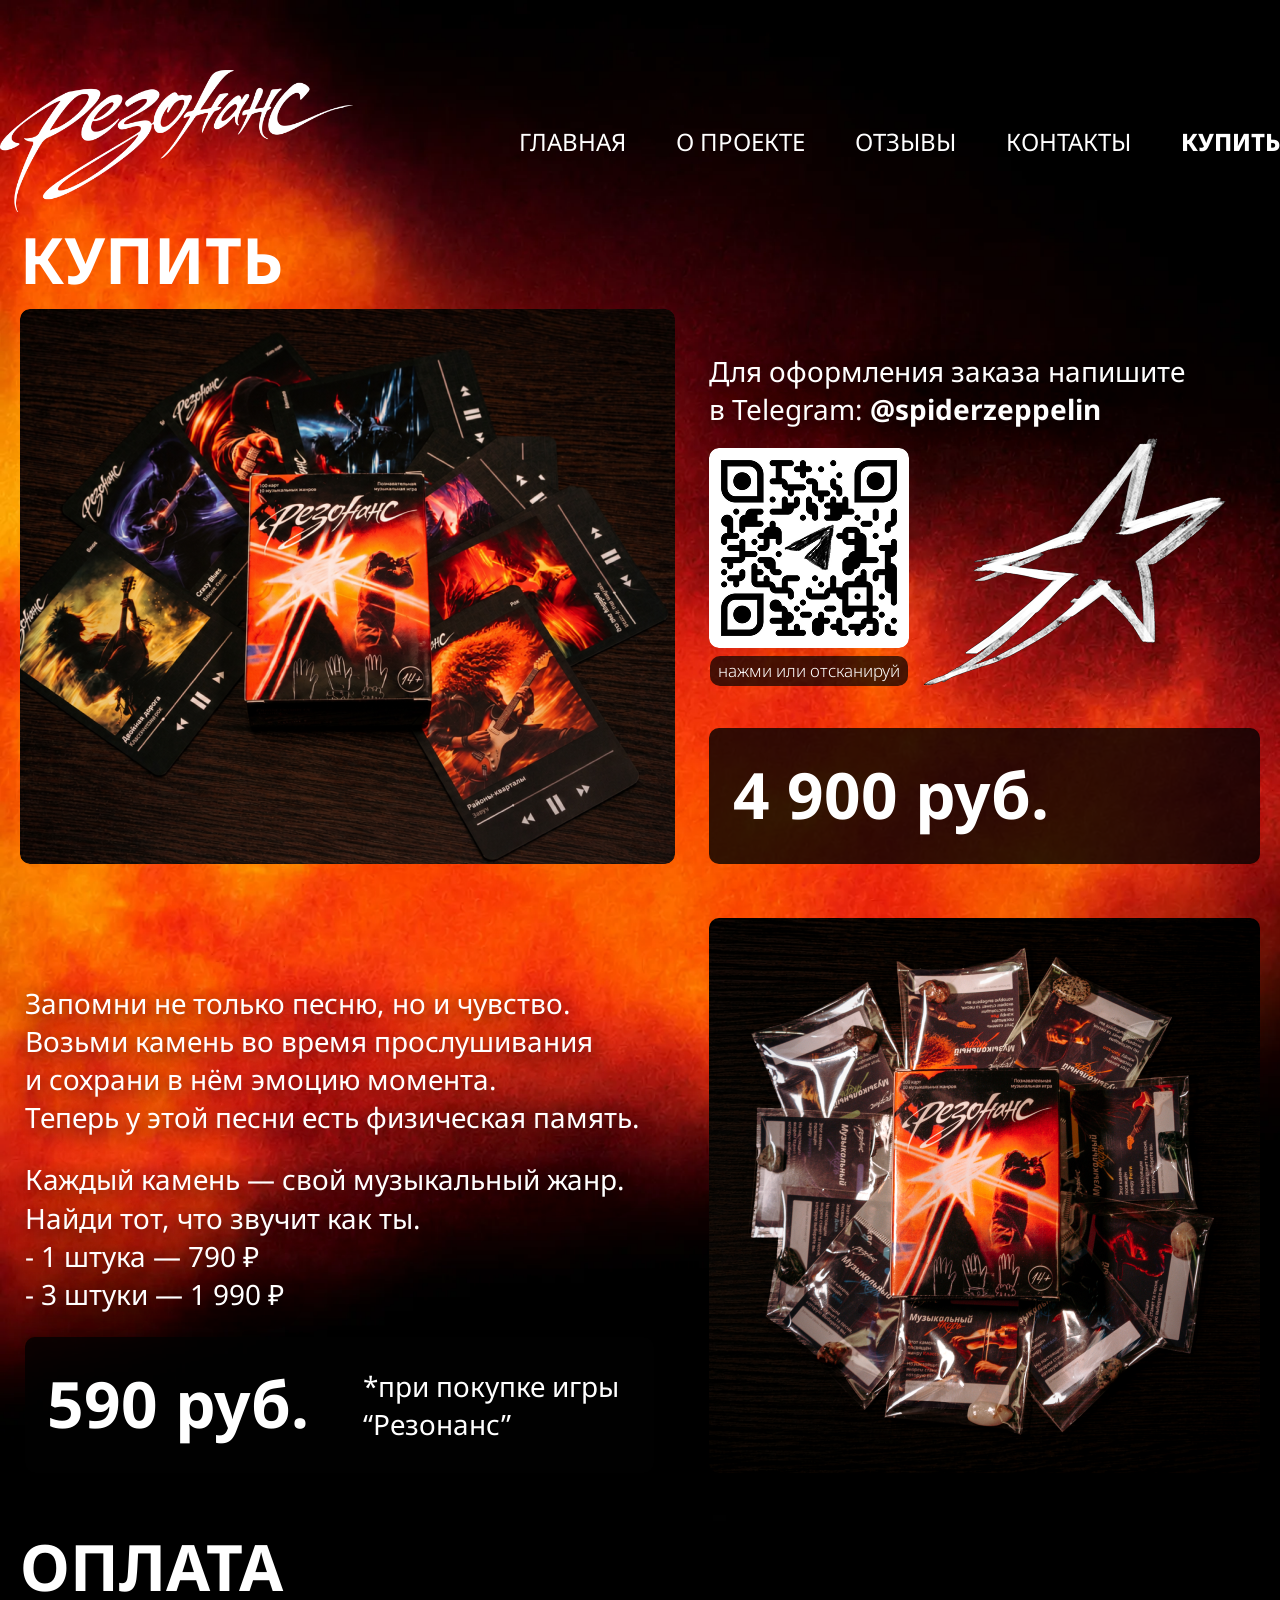
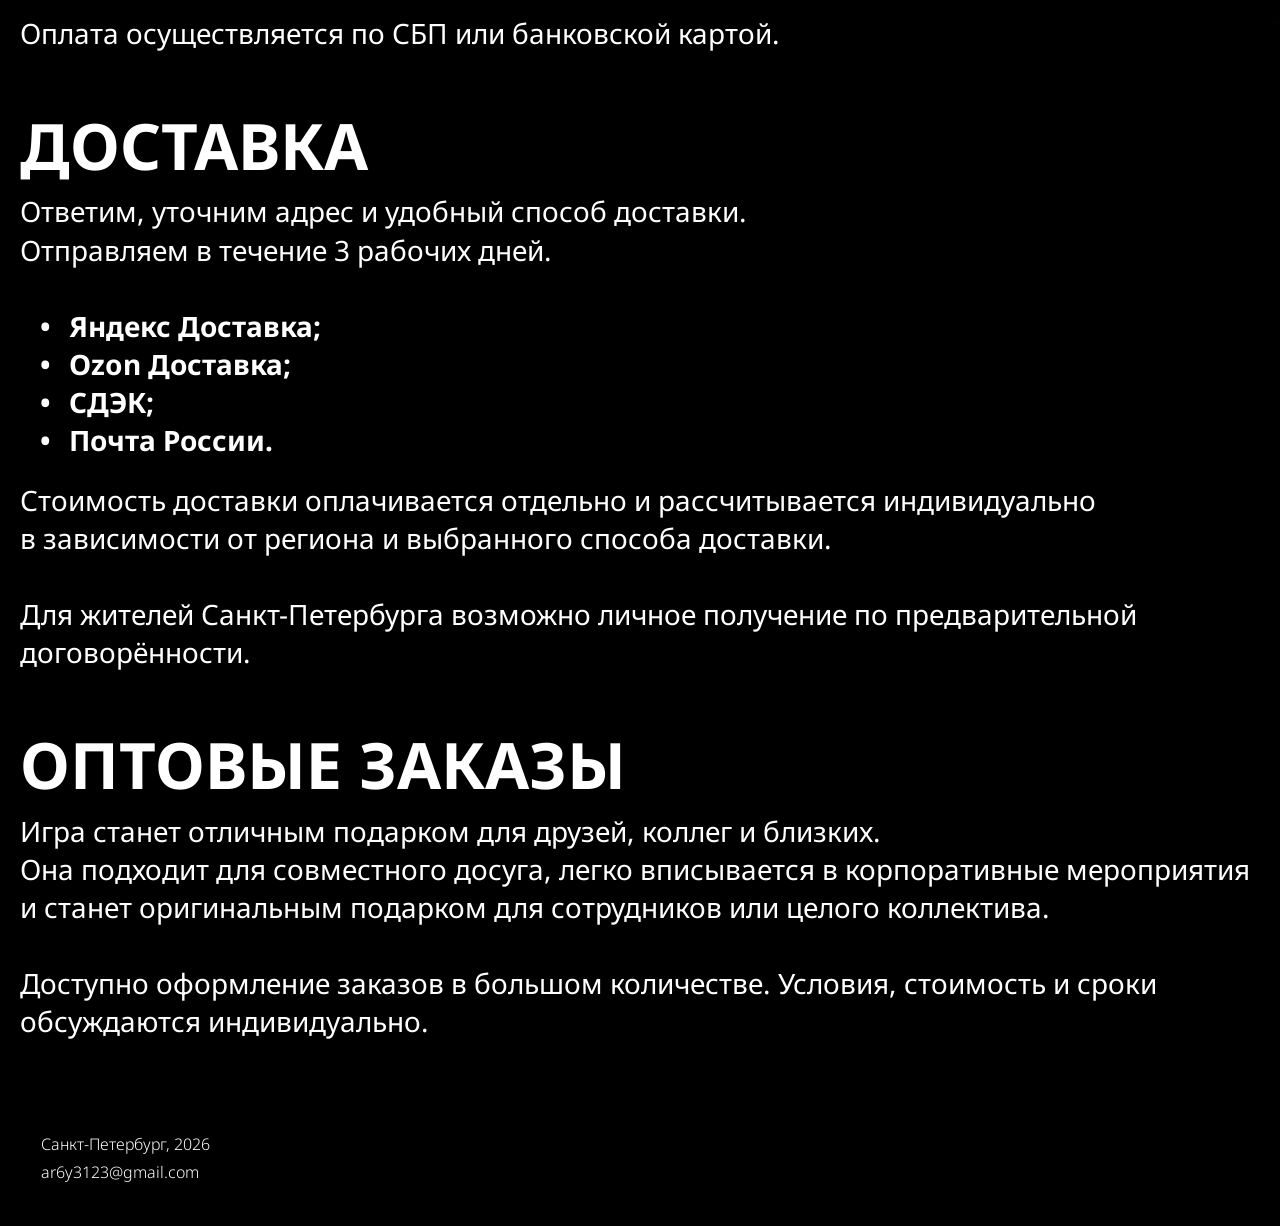
==== commit 38ab6142: "29.09 Big change" ====
--- a/buy.html
+++ b/buy.html
@@ -5,6 +5,7 @@
     <meta name="viewport" content="width=device-width, initial-scale=1.0">
     <title>Resonans - Купить</title>
     <link rel="stylesheet" href="style.css">
+    <link rel="stylesheet" href="buy.css">
     <link rel="shortcut icon" href="images/ikonka-01.png" type="image/x-icon">
     <link rel="preconnect" href="https://fonts.googleapis.com">
     <link rel="preconnect" href="https://fonts.gstatic.com" crossorigin>
@@ -29,73 +30,79 @@
     </header>
 
     <main>
-        <section class="buy">
-            <div class="buy__container">
-                <h1>КУПИТЬ</h1>
-                <div class="buy__main-info">
-                    <div class="buy__main-info-image">
-                        <img src="images/Rectangle 7.png" alt="Buy Image" class="buy__image">
+        <section class="by-container">
+            <h1 class="by-title">КУПИТЬ</h1>
+
+            <!-- Ряд 1: игра -->
+            <div class="by-row">
+                <img src="images/Rectangle 7.png" alt="Игра «Резонанс»" class="by-photo by-photo--main">
+
+                <div class="by-col by-col--order">
+                    <p class="by-text">Для оформления заказа напишите<br>в Telegram: <span class="by-bold">@spiderzeppelin</span></p>
+
+                    <div class="by-qr-row">
+                        <a href="https://t.me/spiderzeppelin" target="_blank" class="by-qr">
+                            <img src="images/qr-code tg.png" alt="QR-код: Telegram" class="by-qr__img">
+                            <span class="by-qr__caption">нажми или отсканируй</span>
+                        </a>
+                        <img src="images/star.png" alt="" class="by-star">
                     </div>
-                    <div class="buy__main-info-right">
-                        <p class="buy__main-info-right-text">Для оформления заказа напишите<br>в Telegram: <span class="hero__text-bold">@spiderzeppelin</span></p>
-                        
-                        <!-- Блок с QR-кодом и звездочкой в одной строке -->
-                        <div class="buy__qr-wrapper">
-                            <a href="https://t.me/spiderzeppelin" target="_blank" class="buy__qr-link">
-                                <div class="buy__qr-left">
-                                    <div class="buy__main-info-right-qr">
-                                        <img src="images/qr-code tg.png" alt="QR Code" class="buy__qr-code">
-                                    </div>
-                                    <div class="buy__main-info-right-liltext">
-                                        <p>нажми или отсканируй</p>
-                                    </div>
-                                </div>
-                            </a>
-                            <div class="buy__qr-right">
-                                <img src="images/star.png" alt="Buy Image Star" class="buy__image-star">
-                            </div>
-                        </div>
-                        
-                        <a href="https://t.me/spiderzeppelin" target="_blank" class="buy__main-info-right-button">
-                            <p>4 900 руб.</p>
-                        </a>
-                    </div>
+
+                    <a href="https://t.me/spiderzeppelin" target="_blank" class="by-price by-buy">
+                        <span class="by-price__value">4 900 руб.</span>
+                    </a>
                 </div>
-                
-                <div class="buy__text">
-                    <!-- ОПЛАТА -->
-                    <div class="buy__text-payment">
-                        <h2>ОПЛАТА</h2>
-                        <p>Оплата осуществляется по СБП или банковской картой.</p>
-                    </div>
-                    
-                    <!-- ДОСТАВКА -->
-                    <div class="buy__text-delivery">
-                        <h2>ДОСТАВКА</h2>
-                        <p>Отправка осуществляется в течение 3 рабочих дней после подтверждения оплаты.<br>
-                        Доступны следующие способы доставки:</p>
-                        <ul class="buy__features-list">
-                            <li><strong>Яндекс Доставка;</strong></li>
-                            <li><strong>Ozon Доставка;</strong></li>
-                            <li><strong>СДЭК;</strong></li>
-                            <li><strong>Почта России.</strong></li>
-                        </ul>
-                        <p>Стоимость доставки оплачивается отдельно и рассчитывается индивидуально<br>
-                        в зависимости от региона и выбранного способа доставки.</p>
-                        <p>Для жителей Санкт-Петербурга возможно личное получение по предварительной<br>
-                        договорённости.</p>
-                    </div>
-                
+            </div>
 
-                    <!-- ОПТОВЫЕ ЗАКАЗЫ -->
-                    <div class="buy__wholesale">
-                        <h2>ОПТОВЫЕ ЗАКАЗЫ</h2>
-                        <p>Игра станет отличным подарком для друзей, коллег и близких.<br>
-                        Она подходит для совместного досуга, легко вписывается в корпоративные мероприятия<br>
-                        и станет оригинальным подарком для сотрудников или целого коллектива.</p>
-                        <p>Доступно оформление заказов в большом количестве. Условия, стоимость и сроки<br>
-                        обсуждаются индивидуально.</p>
-                    </div>
+            <!-- Ряд 2: камни -->
+            <div class="by-row by-row--second">
+                <div class="by-col by-col--stone">
+                    <p class="by-text">
+                        Запомни не только песню, но и чувство.<br>
+                        Возьми камень во время прослушивания<br>
+                        и сохрани в нём эмоцию момента.<br>
+                        Теперь у этой песни есть физическая память.
+                    </p>
+                    <p class="by-text">
+                        Каждый камень — свой музыкальный жанр.<br>
+                        Найди тот, что звучит как ты.<br>
+                        - 1 штука — 790 ₽<br>
+                        - 3 штуки — 1 990 ₽
+                    </p>
+
+                    <a href="https://t.me/spiderzeppelin" target="_blank" class="by-price by-stone-price by-buy">
+                        <span class="by-price__value">590 руб.</span>
+                        <span class="by-stone-price__note">*при покупке игры<br>“Резонанс”</span>
+                    </a>
+                </div>
+
+                <img src="images/Rectangle 8.png" alt="Игра «Резонанс» с камнями" class="by-photo">
+            </div>
+
+            <!-- Оплата / доставка / опт -->
+            <div class="by-info">
+                <div class="by-info__section">
+                    <h2 class="by-info__title">ОПЛАТА</h2>
+                    <p class="by-text">Оплата осуществляется по СБП или банковской картой.</p>
+                </div>
+
+                <div class="by-info__section">
+                    <h2 class="by-info__title">ДОСТАВКА</h2>
+                    <p class="by-text">Ответим, уточним адрес и удобный способ доставки.<br>Отправляем в течение 3 рабочих дней.</p>
+                    <ul class="by-list">
+                        <li>Яндекс Доставка;</li>
+                        <li>Ozon Доставка;</li>
+                        <li>СДЭК;</li>
+                        <li>Почта России.</li>
+                    </ul>
+                    <p class="by-text">Стоимость доставки оплачивается отдельно и рассчитывается индивидуально<br>в зависимости от региона и выбранного способа доставки.</p>
+                    <p class="by-text">Для жителей Санкт-Петербурга возможно личное получение по предварительной<br>договорённости.</p>
+                </div>
+
+                <div class="by-info__section">
+                    <h2 class="by-info__title">ОПТОВЫЕ ЗАКАЗЫ</h2>
+                    <p class="by-text">Игра станет отличным подарком для друзей, коллег и близких.<br>Она подходит для совместного досуга, легко вписывается в корпоративные мероприятия<br>и станет оригинальным подарком для сотрудников или целого коллектива.</p>
+                    <p class="by-text">Доступно оформление заказов в большом количестве. Условия, стоимость и сроки<br>обсуждаются индивидуально.</p>
                 </div>
             </div>
         </section>
@@ -108,4 +115,4 @@
         </footer>
     </main>
 </body>
-</html>+</html>
--- a/style.css
+++ b/style.css
@@ -10,7 +10,7 @@
     display: flex;
     flex-direction: column;
     background-color: #000000;
-    background-image: url('images/backround.png');
+    background-image: url('images/backround.webp');
     background-size: cover;
     background-position: center top;
     background-repeat: no-repeat;
@@ -453,8 +453,17 @@
 .hero__black-bg {
     width: 100vw;
     margin-left: calc(-50vw + 50%);
+    /*background: rgba(0, 0, 0, 0.8);*/
+    padding: 1px 0;
+    margin-top: 0px;
+}
+
+.hero__black-bgg {
+    width: 100vw;
+    margin-left: calc(-50vw + 50%);
     background: rgba(0, 0, 0, 0.8);
     padding: 1px 0;
+    height: 100%;
     margin-top: 0px;
 }
 
@@ -465,13 +474,14 @@
 }
 
 .hero__links {
-    max-width: 1306px;
-    margin-inline: auto;
-    padding: 0 20px;
+    max-width: 1307px;
+    height: 100%;
+    margin-inline: auto;
+    padding: 0 20px; 
 }
 
 .hero__imges-backgraund-red {
-    background-image: url('images/Mask group.png');
+    /*background-image: url('images/Mask group.png');*/
     background-size: cover;  /* ← покрывает всю ширину */
     background-position: center;
     background-repeat: no-repeat;
@@ -993,7 +1003,7 @@
 .buy__image {
     display: block;
     width: 655px;
-    height: auto;
+    height: 491px;
     border-radius: 10px;
 }
 
@@ -1014,7 +1024,7 @@
     font-weight: 400;
     color: white;
     line-height: 1.4;
-    margin: 0 0 0px 0;
+    margin: -7px 0 0px 0;
 }
 
 .buy__main-info-right-text .hero__text-bold {
--- a/buy.css
+++ b/buy.css
@@ -0,0 +1,312 @@
+/* =====================================================
+   Страница «Купить» — новая вёрстка по Figma
+   Подключать ПОСЛЕ style.css. Все классы с префиксом by-,
+   старые .buy__* правила в style.css больше не нужны
+   (их можно удалить).
+   ===================================================== */
+
+main {
+    flex: 1;
+}
+
+/* Ширина контента 1306px — как у шапки */
+.by-container {
+    max-width: 1346px;
+    margin-inline: auto;
+    padding: 10px 20px 50px;
+    box-sizing: border-box;
+}
+
+.by-title {
+    margin: 0 0 10px 0;
+    font-family: 'Noto Sans', sans-serif;
+    font-size: 64px;
+    font-weight: 700;
+    line-height: 1.2;
+    color: #fff;
+}
+
+/* ---------- Общие текстовые стили ---------- */
+.by-text {
+    margin: 0;
+    font-family: 'Noto Sans', sans-serif;
+    font-size: 28px;
+    font-weight: 400;
+    line-height: 1.36;
+    color: #fff;
+    text-shadow: 0 4px 20px rgba(0, 0, 0, 1);
+}
+
+.by-bold {
+    font-weight: 700;
+}
+
+/* Тёмная плашка (цена) */
+.by-price {
+    display: flex;
+    align-items: center;
+    box-sizing: border-box;
+    height: 136px;
+    padding: 0 24px;
+    background-color: rgba(2, 2, 2, 0.8);
+    border-radius: 10px;
+    color: #fff;
+    font-family: 'Noto Sans', sans-serif;
+}
+
+.by-price__value {
+    font-size: 64px;
+    font-weight: 700;
+    line-height: 1.2;
+    white-space: nowrap;
+}
+
+/* ---------- Ряд 1: фото + заказ ---------- */
+.by-row {
+    display: flex;
+    align-items: stretch;
+    gap: 34px;
+}
+
+.by-row--second {
+    margin-top: 54px;
+}
+
+.by-photo {
+    display: block;
+    flex: 1;
+    min-width: 0;
+    height: 555px;
+    object-fit: cover;
+    border-radius: 10px;
+}
+
+.by-photo--main {
+    flex: 0 0 655px;
+    width: 655px;
+}
+
+.by-col {
+    flex: 1;
+    min-width: 0;
+    display: flex;
+    flex-direction: column;
+    justify-content: flex-end;
+}
+
+.by-col--order {
+    gap: 20px;
+}
+
+/* QR + звезда в одной строке */
+.by-qr-row {
+    display: flex;
+    align-items: flex-start;
+}
+
+.by-qr {
+    display: flex;
+    flex-direction: column;
+    align-items: center;
+    flex-shrink: 0;
+    transition: transform 0.3s ease;
+}
+
+.by-qr:hover {
+    transform: scale(1.05);
+}
+
+.by-qr__img {
+    display: block;
+    width: 200px;
+    height: auto;
+    border-radius: 10px;
+}
+
+.by-qr__caption {
+    margin-top: 8px;
+    padding: 4px 8px;
+    background-color: rgba(0, 0, 0, 0.7);
+    border-radius: 10px;
+    font-family: 'Noto Sans', sans-serif;
+    font-size: 17px;
+    font-weight: 300;
+    line-height: 1.3;
+    color: #fff;
+    text-align: center;
+}
+
+.by-star {
+    display: block;
+    width: 330px;
+    height: 282px;
+    margin-top: -22px;
+    flex-shrink: 0;
+}
+
+/* Кнопка «4 900 руб.» */
+.by-buy {
+    transition: transform 0.3s ease;
+}
+
+.by-buy:hover {
+    transform: scale(1.03);
+}
+
+/* ---------- Ряд 2: камни ---------- */
+.by-col--stone {
+    flex: 0 0 655px;
+    gap: 24px;
+    padding-left: 5px;
+    box-sizing: border-box;
+}
+
+.by-stone-price {
+    width: 629px;
+    max-width: 100%;
+    gap: 54px;
+    padding-left: 22px;
+}
+
+.by-stone-price__note {
+    font-size: 28px;
+    font-weight: 400;
+    line-height: 1.36;
+}
+
+/* ---------- Оплата / Доставка / Оптовые заказы ---------- */
+.by-info {
+    margin-top: 56px;
+    text-shadow: 0 4px 20px rgba(0, 0, 0, 1);
+}
+
+.by-info__section {
+    margin-bottom: 56px;
+}
+
+.by-info__section:last-child {
+    margin-bottom: 0;
+}
+
+.by-info__title {
+    margin: 0 0 8px 0;
+    font-family: 'Noto Sans', sans-serif;
+    font-size: 64px;
+    font-weight: 700;
+    line-height: 1.2;
+    color: #fff;
+}
+
+.by-info__section .by-text {
+    margin-bottom: 1.36em;
+}
+
+.by-info__section .by-text:last-child {
+    margin-bottom: 0;
+}
+
+/* Список способов доставки */
+.by-list {
+    margin: 0 0 1.36em 0;
+    padding: 0;
+    list-style: none;
+}
+
+.by-list li {
+    position: relative;
+    padding-left: 49px;
+    font-family: 'Noto Sans', sans-serif;
+    font-size: 28px;
+    font-weight: 700;
+    line-height: 1.36;
+    color: #fff;
+}
+
+.by-list li::before {
+    content: "•";
+    position: absolute;
+    left: 20px;
+}
+
+/* ---------- Меню в шапке: увеличение при наведении ---------- */
+.nav-links-link {
+    display: inline-block;
+    transition: color 0.3s ease, transform 0.3s ease;
+}
+
+.nav-links-link:hover {
+    transform: scale(1.08);
+}
+
+/* ---------- Адаптив ---------- */
+@media (max-width: 1100px) {
+    .by-row {
+        flex-direction: column;
+    }
+
+    .by-photo,
+    .by-photo--main {
+        flex: none;
+        width: 100%;
+        height: auto;
+        aspect-ratio: 655 / 555;
+    }
+
+    .by-col--stone {
+        flex: none;
+        padding-left: 0;
+    }
+
+    .by-stone-price {
+        width: 100%;
+    }
+
+    /* На планшете сначала текст про камни, потом его фото */
+    .by-qr-row {
+        justify-content: center;
+    }
+}
+
+@media (max-width: 768px) {
+    .by-title,
+    .by-info__title {
+        font-size: 36px;
+    }
+
+    .by-text,
+    .by-list li,
+    .by-stone-price__note {
+        font-size: 20px;
+    }
+
+    .by-price {
+        height: 100px;
+    }
+
+    .by-price__value {
+        font-size: 36px;
+    }
+
+    .by-stone-price {
+        gap: 20px;
+        padding: 0 16px;
+    }
+
+    .by-star {
+        width: 120px;
+        height: auto;
+        margin-top: 0;
+    }
+
+    .by-qr__img {
+        width: 150px;
+    }
+
+    .by-list li {
+        padding-left: 32px;
+    }
+
+    .by-list li::before {
+        left: 10px;
+    }
+}
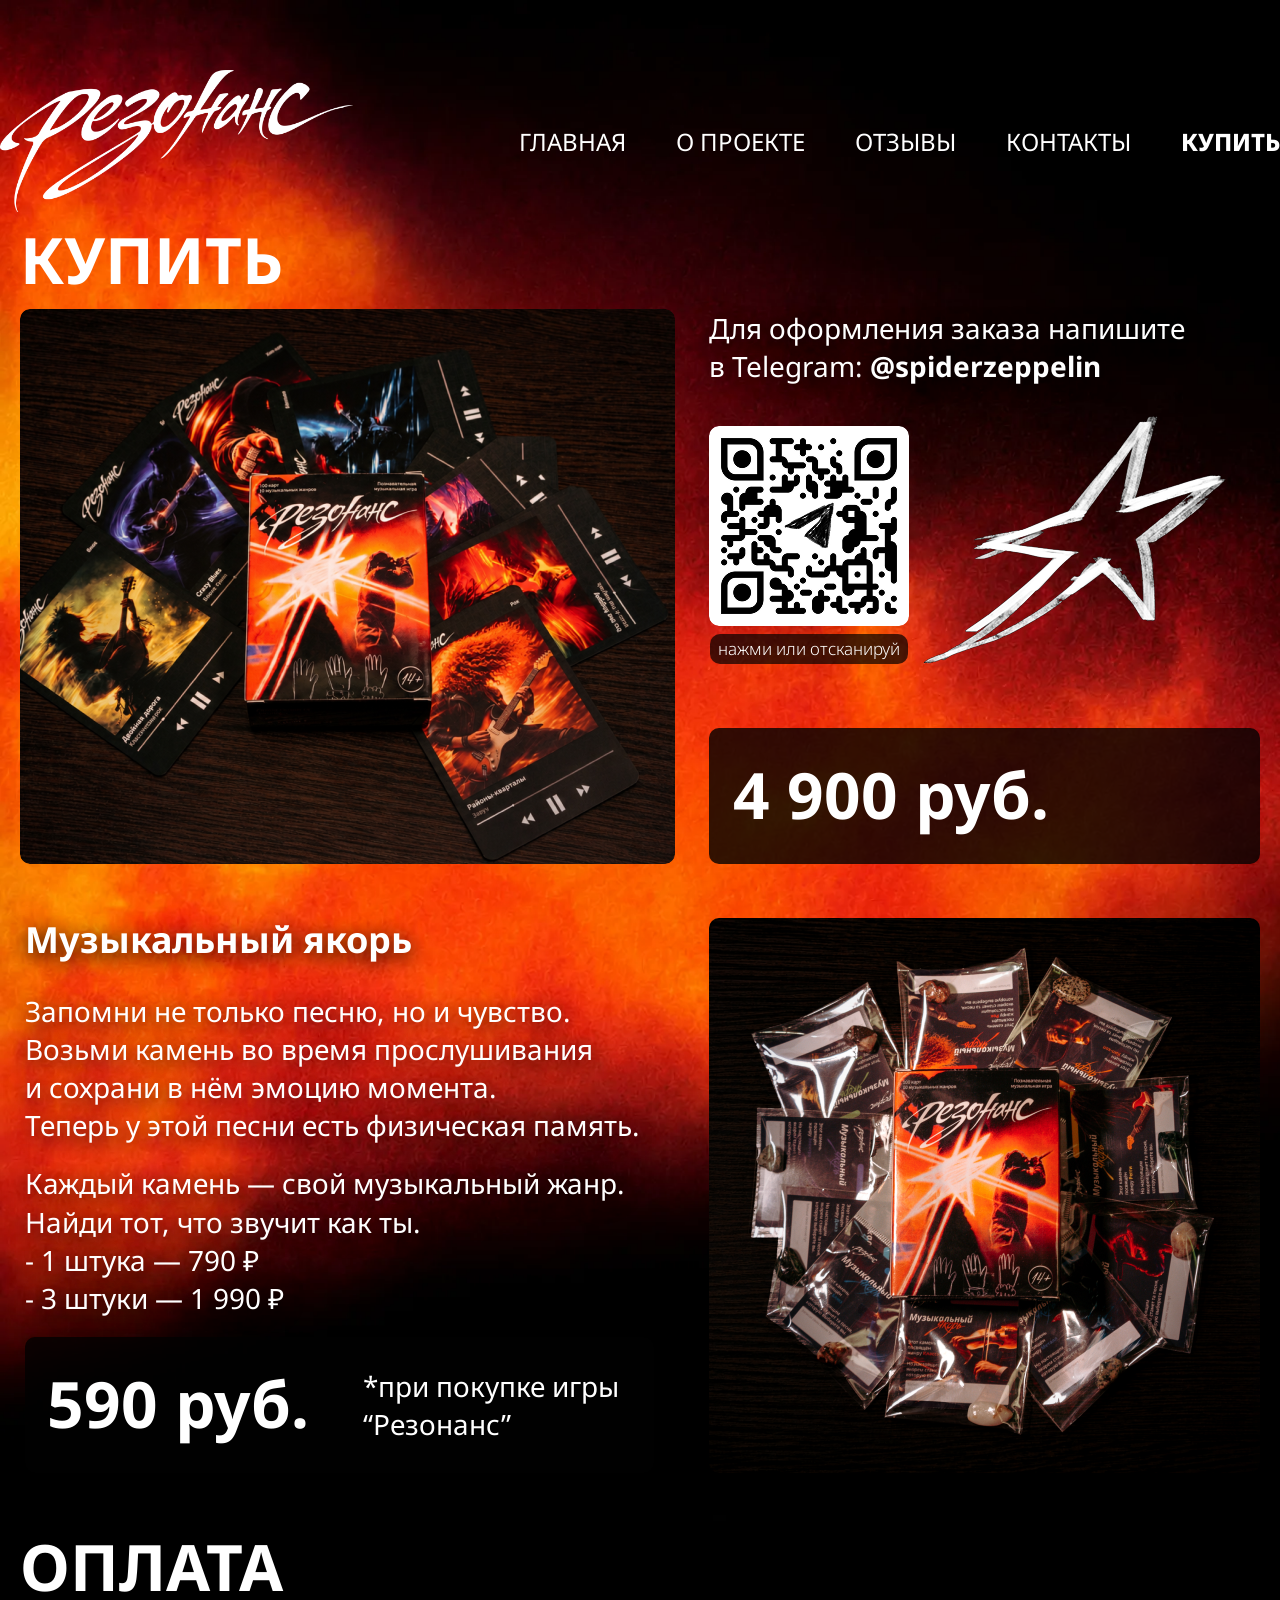
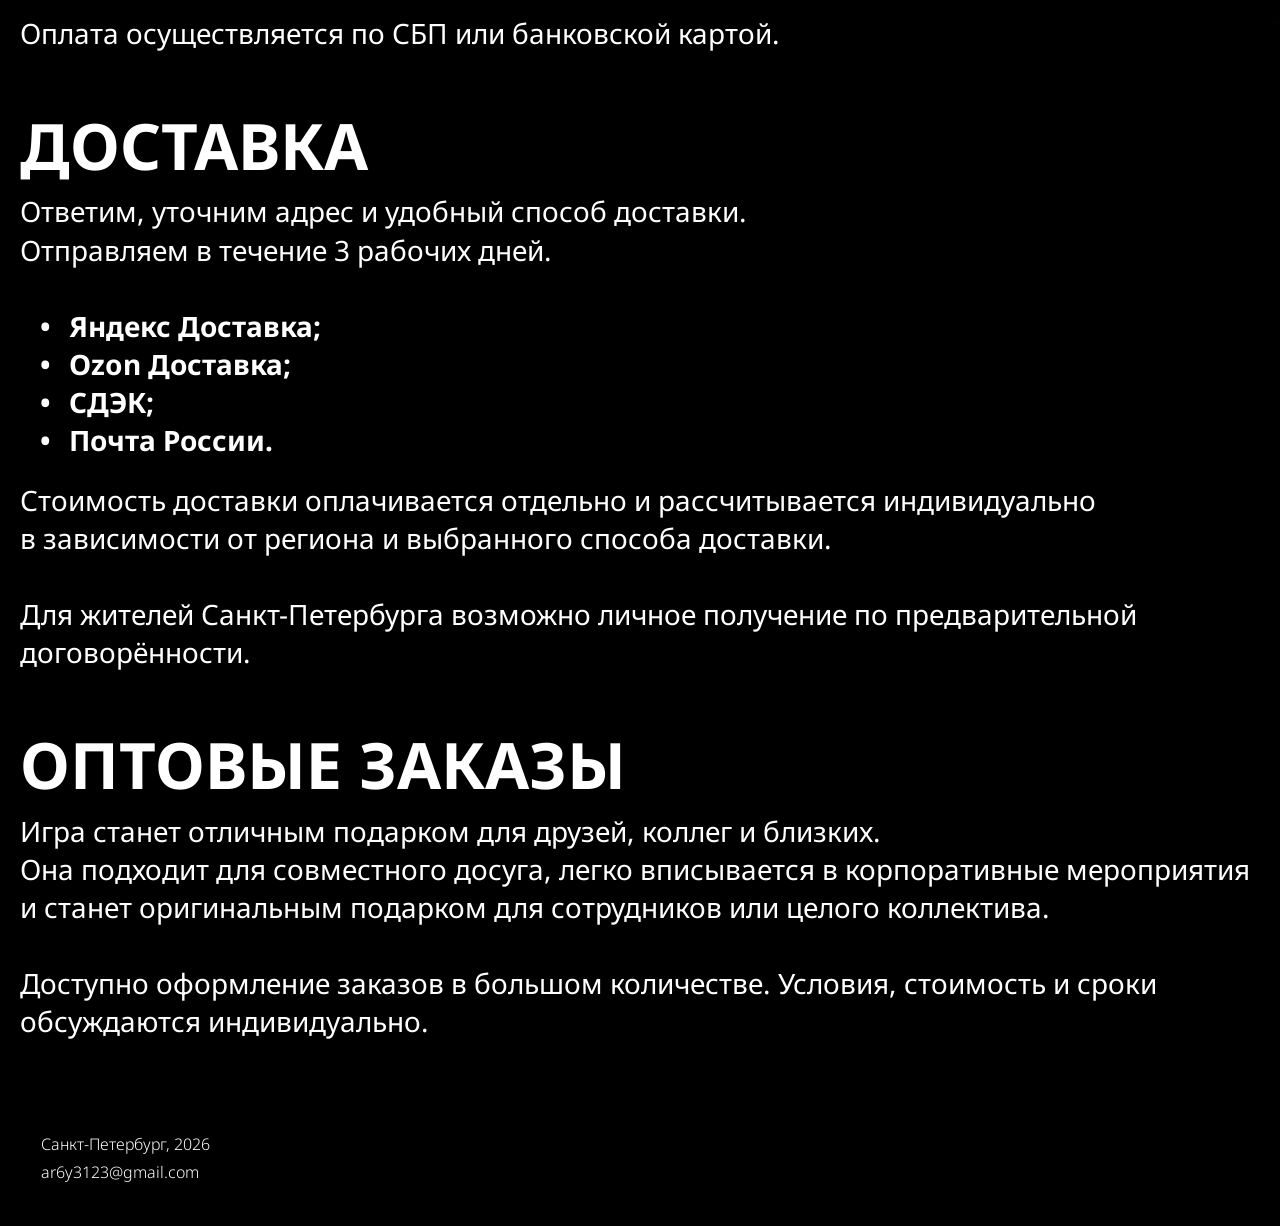
==== commit f022e47b: "Final" ====
--- a/buy.html
+++ b/buy.html
@@ -3,6 +3,13 @@
 <head>
     <meta charset="UTF-8">
     <meta name="viewport" content="width=device-width, initial-scale=1.0">
+    <script>document.documentElement.classList.add('is-loading');</script>
+    <noscript><style>html.is-loading body{opacity:1}</style></noscript>
+    <style>
+        html.is-loading body { opacity: 0; }
+        html.is-loading *, html.is-loading *::after { animation-play-state: paused !important; }
+        body { transition: opacity .35s ease; }
+    </style>
     <title>Resonans - Купить</title>
     <link rel="stylesheet" href="style.css">
     <link rel="stylesheet" href="buy.css">
@@ -57,6 +64,9 @@
             <!-- Ряд 2: камни -->
             <div class="by-row by-row--second">
                 <div class="by-col by-col--stone">
+                    <h2 class="by-stone-title">Музыкальный якорь</h2>
+
+                    <div class="by-stone-body">
                     <p class="by-text">
                         Запомни не только песню, но и чувство.<br>
                         Возьми камень во время прослушивания<br>
@@ -75,8 +85,9 @@
                         <span class="by-stone-price__note">*при покупке игры<br>“Резонанс”</span>
                     </a>
                 </div>
+                </div>
 
-                <img src="images/Rectangle 8.png" alt="Игра «Резонанс» с камнями" class="by-photo">
+                <img loading="lazy" decoding="async" src="images/Rectangle 8.png" alt="Игра «Резонанс» с камнями" class="by-photo">
             </div>
 
             <!-- Оплата / доставка / опт -->
@@ -114,5 +125,13 @@
             </div>
         </footer>
     </main>
+    <script>
+        const show = () => document.documentElement.classList.remove('is-loading');
+        Promise.all([
+            document.fonts.ready,
+            new Promise(r => window.addEventListener('load', r))
+        ]).then(show);
+        setTimeout(show, 3000); // страховка: если что-то грузится слишком долго
+    </script>
 </body>
 </html>
--- a/buy.css
+++ b/buy.css
@@ -95,6 +95,7 @@
 }
 
 .by-col--order {
+    justify-content: space-between; /* текст и QR — вровень с верхом фото, цена — по низу */
     gap: 20px;
 }
 
@@ -156,9 +157,26 @@
 /* ---------- Ряд 2: камни ---------- */
 .by-col--stone {
     flex: 0 0 655px;
+    justify-content: space-between; /* заголовок — вровень с верхом фото, остальное — по низу */
     gap: 24px;
     padding-left: 5px;
     box-sizing: border-box;
+}
+
+.by-stone-title {
+    margin: 0;
+    font-family: 'Noto Sans', sans-serif;
+    font-size: 36px;
+    font-weight: 700;
+    line-height: 1.2;
+    color: #fff;
+    text-shadow: 0 4px 20px rgba(0, 0, 0, 1);
+}
+
+.by-stone-body {
+    display: flex;
+    flex-direction: column;
+    gap: 20px;
 }
 
 .by-stone-price {
@@ -269,8 +287,9 @@
 
 @media (max-width: 768px) {
     .by-title,
-    .by-info__title {
-        font-size: 36px;
+    .by-info__title,
+    .by-stone-title {
+        font-size: 30px;
     }
 
     .by-text,
@@ -309,4 +328,4 @@
     .by-list li::before {
         left: 10px;
     }
-}
+}
